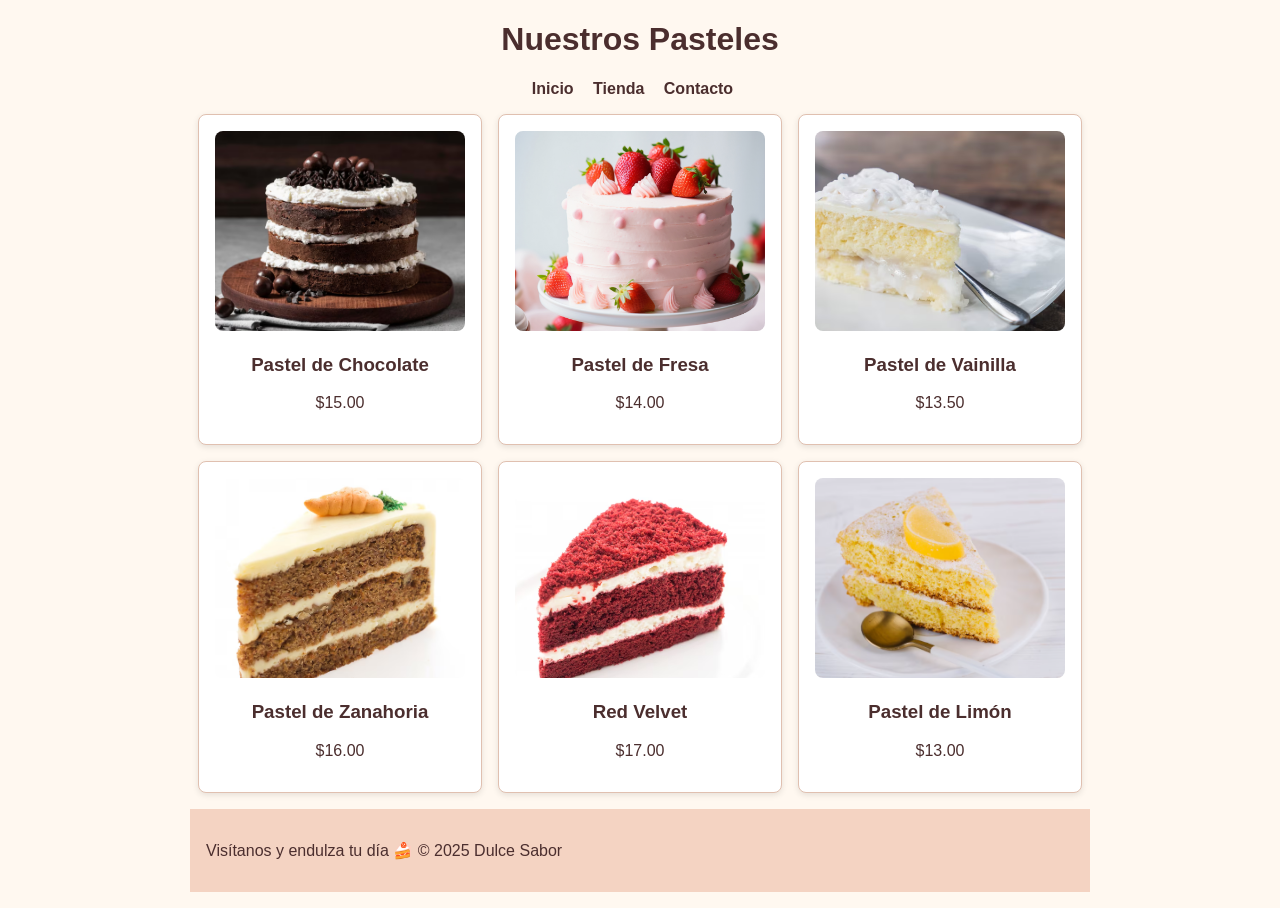
==== tienda.html @ d282bacd "Deber" ====
<!DOCTYPE html>
<html lang="es">
  <head>
    <meta charset="UTF-8" />
    <title>Tienda | Dulce Sabor</title>
    <link rel="stylesheet" href="css/estilos.css" />
  </head>
  <body>
    <div class="container">
      <header>
        <h1>Nuestros Pasteles</h1>
        <nav>
          <a href="index.html">Inicio</a>
          <a href="tienda.html">Tienda</a>
          <a href="contacto.html">Contacto</a>
        </nav>
      </header>

      <main>
        <section class="productos">
          <article>
            <img src="img/chocolate.png" alt="Pastel de Chocolate" />
            <h3>Pastel de Chocolate</h3>
            <p>$15.00</p>
          </article>
          <article>
            <img src="img/fresa.jpg" alt="Pastel de Fresa" />
            <h3>Pastel de Fresa</h3>
            <p>$14.00</p>
          </article>
          <article>
            <img src="img/vainilla.png" alt="Pastel de Vainilla" />
            <h3>Pastel de Vainilla</h3>
            <p>$13.50</p>
          </article>
          <article>
            <img src="img/zanahoria.png" alt="Pastel de Zanahoria" />
            <h3>Pastel de Zanahoria</h3>
            <p>$16.00</p>
          </article>
          <article>
            <img src="img/velvet.png" alt="Red Velvet" />
            <h3>Red Velvet</h3>
            <p>$17.00</p>
          </article>
          <article>
            <img src="img/limon.png" alt="Pastel de Limón" />
            <h3>Pastel de Limón</h3>
            <p>$13.00</p>
          </article>
        </section>
      </main>

      <footer>
        <p>Visítanos y endulza tu día 🍰 © 2025 Dulce Sabor</p>
      </footer>
    </div>
  </body>
</html>
---- css/estilos.css ----
/* estilos.css - Estilos base para Dulce Sabor */

body {
    background-color: #fff8f0;
    font-family: 'Segoe UI', Tahoma, Geneva, Verdana, sans-serif;
    margin: 0;
    padding: 0;
    color: #4b2e2e;
  }
  
  .container {
    width: 900px;
    margin: 0 auto;
  }
  header {
    text-align: center;
  }
  
  header nav {
    margin-top: 0.5em;
  }
  
   footer {
    background-color: #f4d3c2;
    padding: 1em;
    margin-bottom: 1em;
  }
  
  nav a {
    margin-right: 15px;
    text-decoration: none;
    color: #4b2e2e;
    font-weight: bold;
  }
  
  
  .imagen-portada {
    width: 100%;
    max-height: 300px;
    object-fit: cover;
    border-radius: 10px;
    margin-bottom: 1em;
  }
  
  
  .productos {
    display: flex;
    flex-wrap: wrap;
    gap: 1em;
    justify-content: center;
    padding: 1em 0;
  }
  
  .productos article {
    width: 250px; 
    border: 1px solid #e0c0b0;
    padding: 1em;
    background-color: #fff;
    text-align: center;
    box-shadow: 0 2px 6px rgba(0, 0, 0, 0.1);
    border-radius: 8px;
  }
  
  
  .productos img {
    width: 100%;
    height: 200px;
    object-fit: cover;
    border-radius: 8px;
  }
  
  form {
    max-width: 600px;
    margin: 0 auto;
    padding: 1.5em;
    background-color: #fff0e8;
    border-radius: 10px;
    box-shadow: 0 2px 8px rgba(0, 0, 0, 0.1);
    display: flex;
    flex-direction: column;
    gap: 1em;
  }
  
  form input,
  form select,
  form textarea,
  form button {
    padding: 0.5em;
    border: 1px solid #caa;
    border-radius: 5px;
    font-size: 1em;
    width: 100%;
    box-sizing: border-box;
  }
  
  form button {
    background-color: #d28a7c;
    color: white;
    border: none;
    cursor: pointer;
    transition: background-color 0.3s ease;
  }
  
  form button:hover {
    background-color: #bb7266;
  }
  
  form label {
    font-weight: bold;
    color: #4b2e2e;
  }
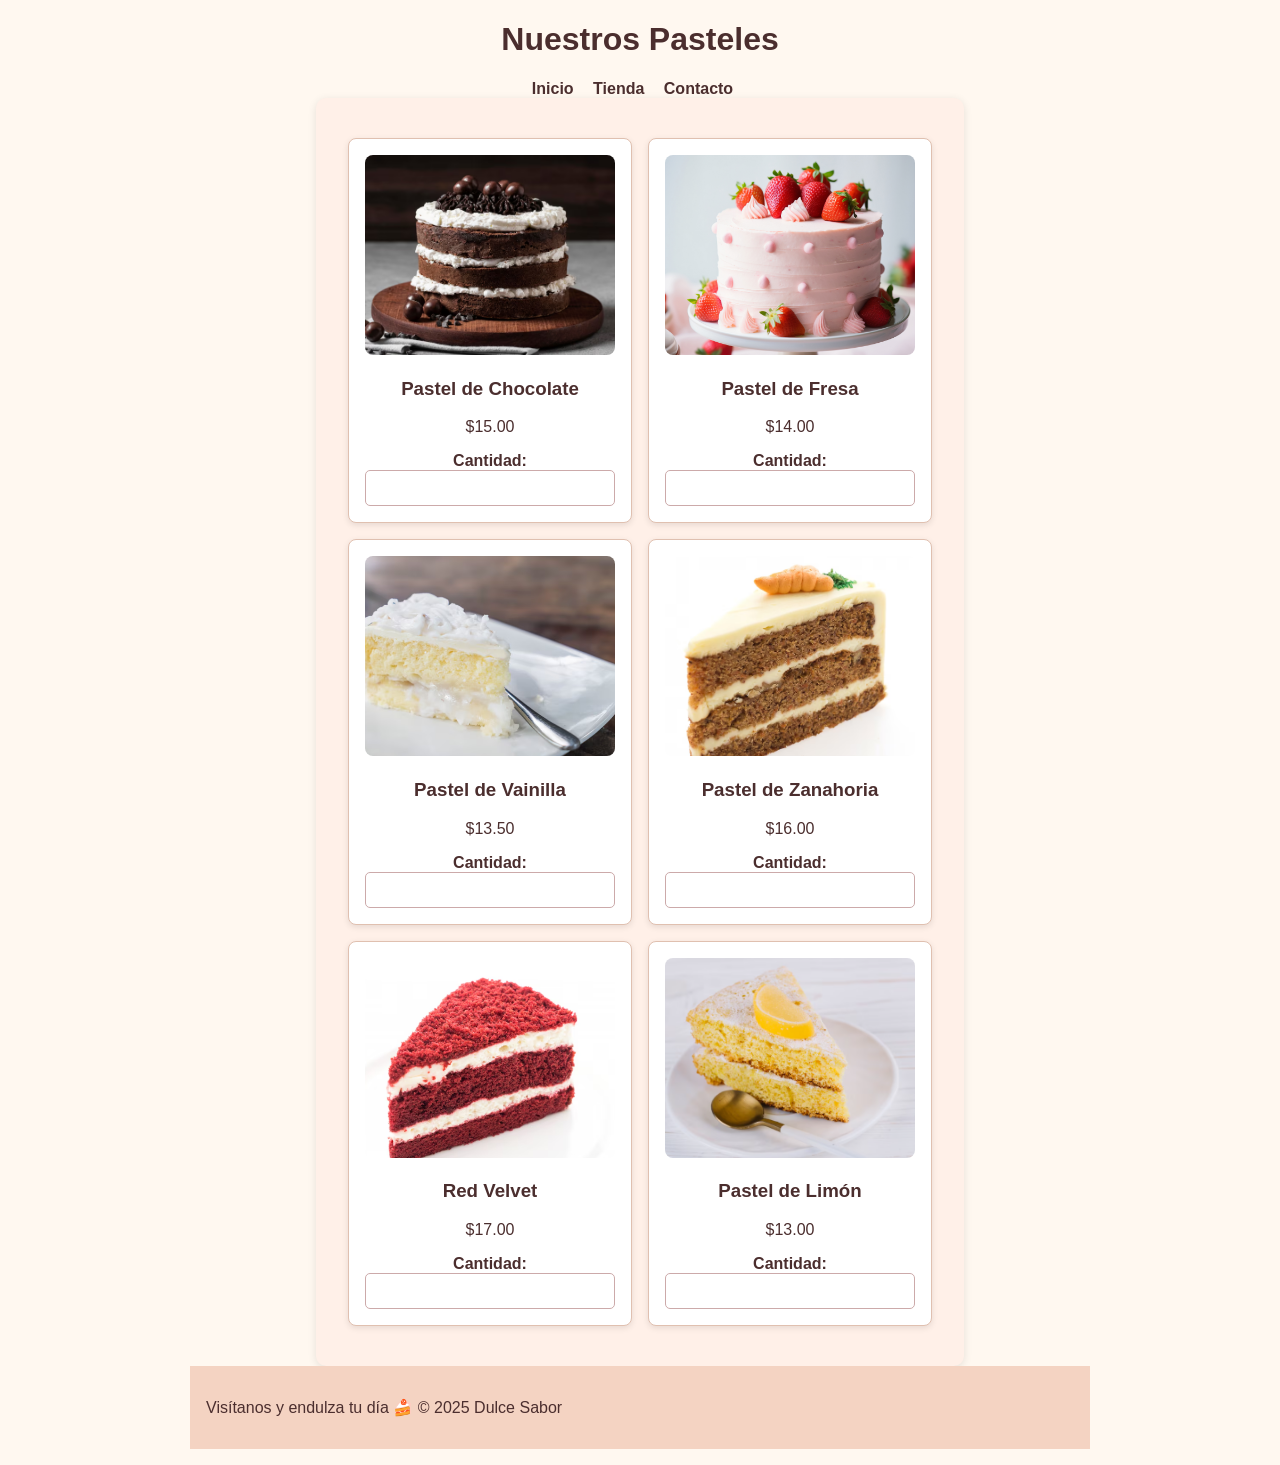
==== commit 4f084a8d: "agregar campos de cantidad por pastel con validación numérica" ====
--- a/tienda.html
+++ b/tienda.html
@@ -1,59 +1,110 @@
 <!DOCTYPE html>
 <html lang="es">
-  <head>
-    <meta charset="UTF-8" />
-    <title>Tienda | Dulce Sabor</title>
-    <link rel="stylesheet" href="css/estilos.css" />
-  </head>
-  <body>
-    <div class="container">
-      <header>
-        <h1>Nuestros Pasteles</h1>
-        <nav>
-          <a href="index.html">Inicio</a>
-          <a href="tienda.html">Tienda</a>
-          <a href="contacto.html">Contacto</a>
-        </nav>
-      </header>
+<head>
+  <meta charset="UTF-8" />
+  <title>Tienda | Dulce Sabor</title>
+  <link rel="stylesheet" href="css/estilos.css" />
+</head>
 
-      <main>
+<body>
+  <div class="container">
+    <header>
+      <h1>Nuestros Pasteles</h1>
+      <nav>
+        <a href="index.html">Inicio</a>
+        <a href="tienda.html">Tienda</a>
+        <a href="contacto.html">Contacto</a>
+      </nav>
+    </header>
+
+    <main>
+      <form id="form-pedidos">
         <section class="productos">
-          <article>
+          <article data-nombre="Pastel de Chocolate">
             <img src="img/chocolate.png" alt="Pastel de Chocolate" />
             <h3>Pastel de Chocolate</h3>
             <p>$15.00</p>
+            <label>Cantidad:
+              <input type="number" name="chocolate" min="0" />
+            </label>
+            <div class="error"></div>
           </article>
-          <article>
+
+          <article data-nombre="Pastel de Fresa">
             <img src="img/fresa.jpg" alt="Pastel de Fresa" />
             <h3>Pastel de Fresa</h3>
             <p>$14.00</p>
+            <label>Cantidad:
+              <input type="number" name="fresa" min="0" />
+            </label>
+            <div class="error"></div>
           </article>
-          <article>
+
+          <article data-nombre="Pastel de Vainilla">
             <img src="img/vainilla.png" alt="Pastel de Vainilla" />
             <h3>Pastel de Vainilla</h3>
             <p>$13.50</p>
+            <label>Cantidad:
+              <input type="number" name="vainilla" min="0" />
+            </label>
+            <div class="error"></div>
           </article>
-          <article>
+
+          <article data-nombre="Pastel de Zanahoria">
             <img src="img/zanahoria.png" alt="Pastel de Zanahoria" />
             <h3>Pastel de Zanahoria</h3>
             <p>$16.00</p>
+            <label>Cantidad:
+              <input type="number" name="zanahoria" min="0" />
+            </label>
+            <div class="error"></div>
           </article>
-          <article>
+
+          <article data-nombre="Red Velvet">
             <img src="img/velvet.png" alt="Red Velvet" />
             <h3>Red Velvet</h3>
             <p>$17.00</p>
+            <label>Cantidad:
+              <input type="number" name="velvet" min="0" />
+            </label>
+            <div class="error"></div>
           </article>
-          <article>
+
+          <article data-nombre="Pastel de Limón">
             <img src="img/limon.png" alt="Pastel de Limón" />
             <h3>Pastel de Limón</h3>
             <p>$13.00</p>
+            <label>Cantidad:
+              <input type="number" name="limon" min="0" />
+            </label>
+            <div class="error"></div>
           </article>
         </section>
-      </main>
+      </form>
+    </main>
 
-      <footer>
-        <p>Visítanos y endulza tu día 🍰 © 2025 Dulce Sabor</p>
-      </footer>
-    </div>
-  </body>
+    <footer>
+      <p>Visítanos y endulza tu día 🍰 © 2025 Dulce Sabor</p>
+    </footer>
+  </div>
+
+  <script>
+    // Validación en tiempo real si se quiere
+    document.querySelectorAll('input[type="number"]').forEach((input) => {
+      input.addEventListener('input', () => {
+        const valor = input.value.trim();
+        const errorDiv = input.closest('article').querySelector('.error');
+
+        errorDiv.textContent = '';
+
+        if (valor !== '') {
+          const numero = parseInt(valor, 10);
+          if (isNaN(numero) || numero < 0) {
+            errorDiv.textContent = 'Ingrese un número válido (0 o más)';
+          }
+        }
+      });
+    });
+  </script>
+</body>
 </html>
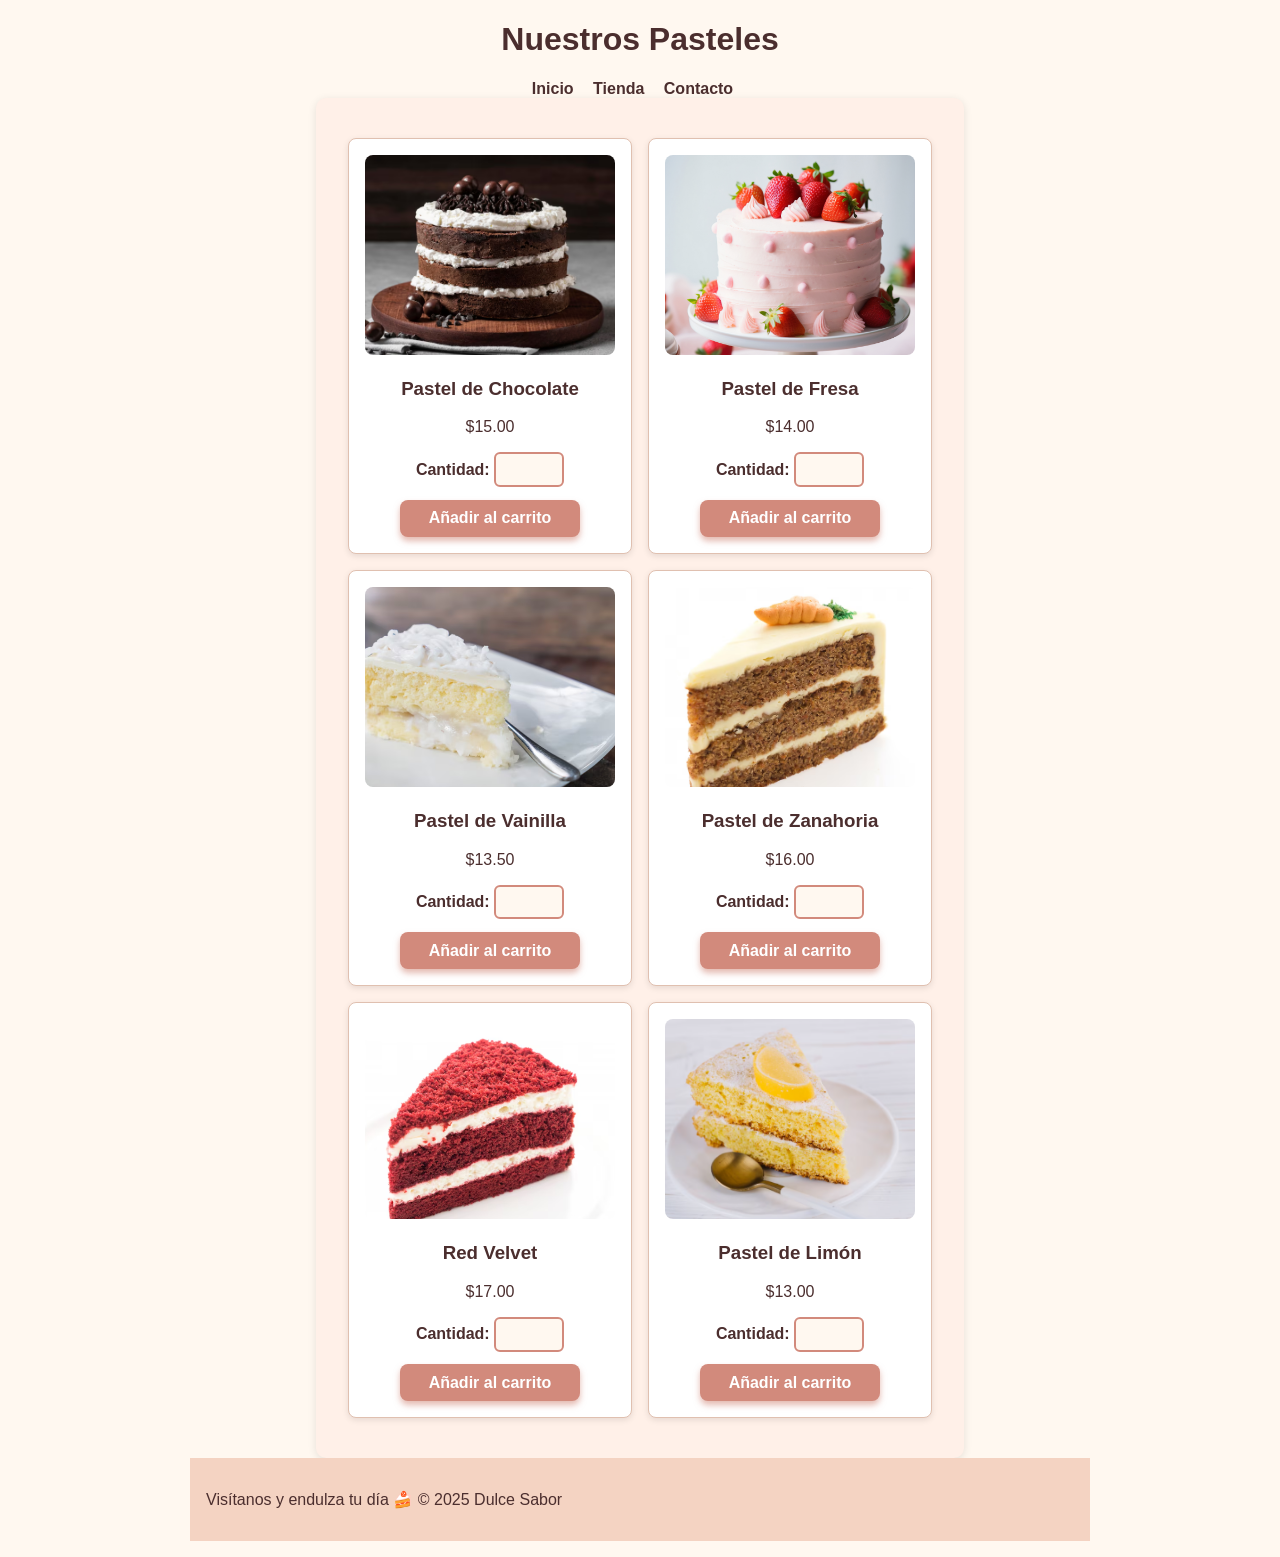
==== commit b6c088fd: "Botón "Agregar a carrito"" ====
--- a/tienda.html
+++ b/tienda.html
@@ -20,63 +20,69 @@
     <main>
       <form id="form-pedidos">
         <section class="productos">
-          <article data-nombre="Pastel de Chocolate">
+          <article data-nombre="Pastel de Chocolate" data-precio="15.00">
             <img src="img/chocolate.png" alt="Pastel de Chocolate" />
             <h3>Pastel de Chocolate</h3>
             <p>$15.00</p>
             <label>Cantidad:
               <input type="number" name="chocolate" min="0" />
             </label>
+            <button type="button" class="agregar-carrito">Añadir al carrito</button>
             <div class="error"></div>
           </article>
 
-          <article data-nombre="Pastel de Fresa">
+          <article data-nombre="Pastel de Fresa" data-precio="14.00">
             <img src="img/fresa.jpg" alt="Pastel de Fresa" />
             <h3>Pastel de Fresa</h3>
             <p>$14.00</p>
             <label>Cantidad:
               <input type="number" name="fresa" min="0" />
             </label>
+            <button type="button" class="agregar-carrito">Añadir al carrito</button>
             <div class="error"></div>
           </article>
 
-          <article data-nombre="Pastel de Vainilla">
+          <article data-nombre="Pastel de Vainilla" data-precio="13.50">
             <img src="img/vainilla.png" alt="Pastel de Vainilla" />
             <h3>Pastel de Vainilla</h3>
             <p>$13.50</p>
             <label>Cantidad:
               <input type="number" name="vainilla" min="0" />
             </label>
+            <button type="button" class="agregar-carrito">Añadir al carrito</button>
             <div class="error"></div>
           </article>
 
-          <article data-nombre="Pastel de Zanahoria">
+          <article data-nombre="Pastel de Zanahoria" data-precio="16.00">
             <img src="img/zanahoria.png" alt="Pastel de Zanahoria" />
             <h3>Pastel de Zanahoria</h3>
             <p>$16.00</p>
             <label>Cantidad:
               <input type="number" name="zanahoria" min="0" />
             </label>
+            <button type="button" class="agregar-carrito">Añadir al carrito</button>
             <div class="error"></div>
           </article>
 
-          <article data-nombre="Red Velvet">
+          <article data-nombre="Red Velvet" data-precio="17.00">
             <img src="img/velvet.png" alt="Red Velvet" />
             <h3>Red Velvet</h3>
             <p>$17.00</p>
             <label>Cantidad:
               <input type="number" name="velvet" min="0" />
             </label>
+            <button type="button" class="agregar-carrito">Añadir al carrito</button>
             <div class="error"></div>
           </article>
 
-          <article data-nombre="Pastel de Limón">
+          <article data-nombre="Pastel de Limón" data-precio="13.00">
             <img src="img/limon.png" alt="Pastel de Limón" />
             <h3>Pastel de Limón</h3>
             <p>$13.00</p>
             <label>Cantidad:
               <input type="number" name="limon" min="0" />
             </label>
+            <button type="button" class="agregar-carrito">Añadir al carrito</button>
             <div class="error"></div>
           </article>
         </section>
@@ -89,20 +95,42 @@
   </div>
 
   <script>
-    // Validación en tiempo real si se quiere
-    document.querySelectorAll('input[type="number"]').forEach((input) => {
-      input.addEventListener('input', () => {
-        const valor = input.value.trim();
-        const errorDiv = input.closest('article').querySelector('.error');
+    const carrito = {};
 
-        errorDiv.textContent = '';
+    function agregarAlCarrito(articulo) {
+      const nombre = articulo.dataset.nombre;
+      const precio = parseFloat(articulo.dataset.precio);
+      const input = articulo.querySelector('input[type="number"]');
+      const errorDiv = articulo.querySelector('.error');
+      const cantidad = input.value.trim();
 
-        if (valor !== '') {
-          const numero = parseInt(valor, 10);
-          if (isNaN(numero) || numero < 0) {
-            errorDiv.textContent = 'Ingrese un número válido (0 o más)';
-          }
-        }
+      errorDiv.textContent = '';
+
+      if (cantidad === '') {
+        errorDiv.textContent = 'Ingrese una cantidad';
+        return;
+      }
+
+      const numero = parseInt(cantidad, 10);
+      if (isNaN(numero) || numero <= 0) {
+        errorDiv.textContent = 'Debe ser un número mayor a 0';
+        return;
+      }
+
+      carrito[nombre] = {
+        cantidad: numero,
+        precio: precio,
+        subtotal: numero * precio
+      };
+
+      // Puedes usar console.log si deseas verificar el contenido
+      console.log('Carrito actual:', carrito);
+    }
+
+    document.querySelectorAll('.agregar-carrito').forEach((boton) => {
+      boton.addEventListener('click', () => {
+        const articulo = boton.closest('article');
+        agregarAlCarrito(articulo);
       });
     });
   </script>
--- a/css/estilos.css
+++ b/css/estilos.css
@@ -109,4 +109,56 @@
     font-weight: bold;
     color: #4b2e2e;
   }
-  +  /* Estilos para el input cantidad dentro de los artículos productos */
+.productos input[type="number"] {
+  width: 70px;
+  padding: 0.4em 0.6em;
+  font-size: 1em;
+  border: 2px solid #d28a7c;
+  border-radius: 6px;
+  text-align: center;
+  color: #4b2e2e;
+  background-color: #fff8f0;
+  transition: border-color 0.3s ease;
+  -moz-appearance: textfield; /* para que no muestre flechas en Firefox */
+}
+
+
+
+/* Cambiar borde al hacer foco */
+.productos input[type="number"]:focus {
+  border-color: #bb7266;
+  outline: none;
+  background-color: #fff0e8;
+}
+
+/* Botón Añadir al carrito */
+.productos button.agregar-carrito {
+  margin-top: 0.8em;
+  background-color: #d28a7c;
+  border: none;
+  border-radius: 8px;
+  color: white;
+  font-weight: 600;
+  padding: 0.6em 1.2em;
+  font-size: 1em;
+  cursor: pointer;
+  box-shadow: 0 4px 6px rgba(210, 138, 124, 0.6);
+  transition: background-color 0.3s ease, box-shadow 0.3s ease;
+  display: inline-block;
+  width: 100%;
+  max-width: 180px;
+}
+
+/* Hover del botón */
+.productos button.agregar-carrito:hover {
+  background-color: #bb7266;
+  box-shadow: 0 6px 12px rgba(187, 114, 102, 0.8);
+}
+
+/* Activar efecto "presionado" */
+.productos button.agregar-carrito:active {
+  background-color: #a15a51;
+  box-shadow: 0 2px 4px rgba(161, 90, 81, 0.8);
+  transform: translateY(2px);
+}
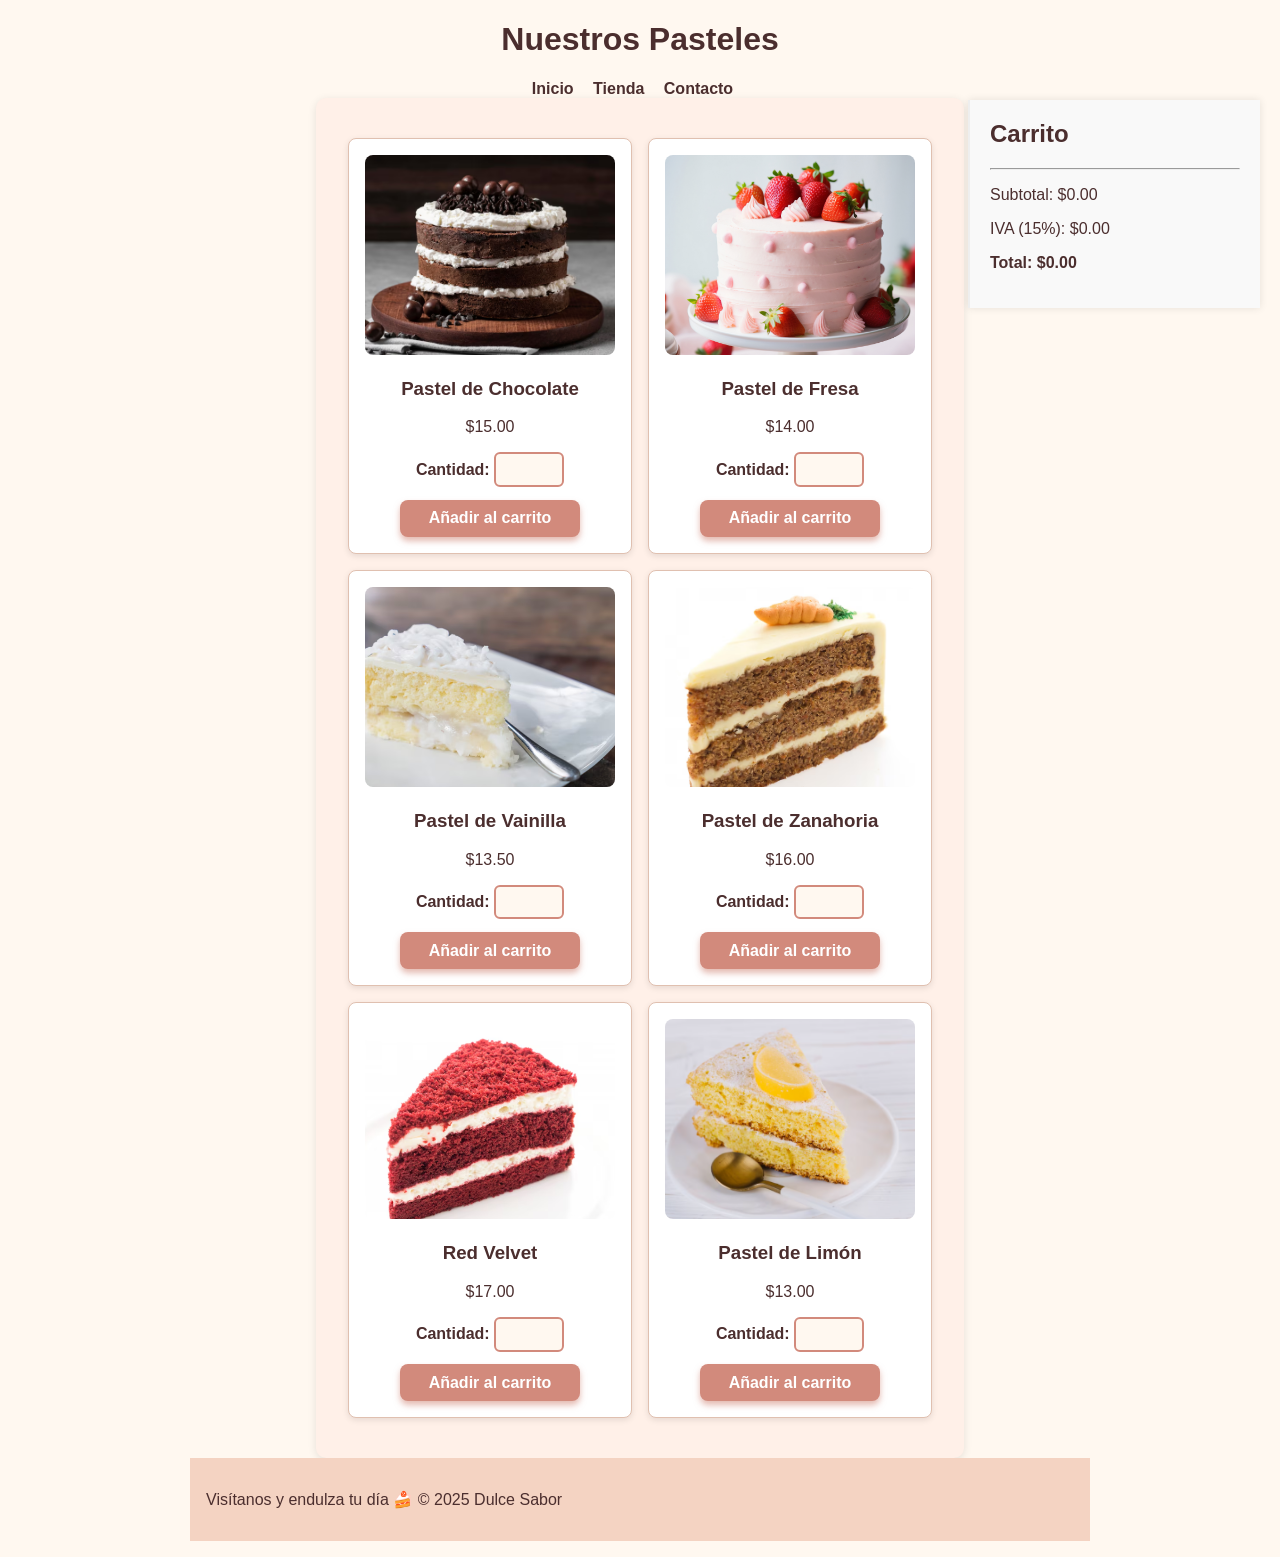
==== commit c8b0a05a: "AÑADIENDO PANEL" ====
--- a/tienda.html
+++ b/tienda.html
@@ -136,3 +136,12 @@
   </script>
 </body>
 </html>
+<!-- Panel lateral flotante del carrito -->
+<div class="carrito-panel">
+  <h2>Carrito</h2>
+  <div id="carrito-lista"></div>
+  <hr />
+  <p>Subtotal: $<span id="subtotal">0.00</span></p>
+  <p>IVA (15%): $<span id="iva">0.00</span></p>
+  <p><strong>Total: $<span id="total">0.00</span></strong></p>
+</div>
--- a/css/estilos.css
+++ b/css/estilos.css
@@ -162,3 +162,46 @@
   box-shadow: 0 2px 4px rgba(161, 90, 81, 0.8);
   transform: translateY(2px);
 }
+.popup-message {
+  background-color: #eaf4ea;
+  border: 2px solid #a8d5a8;
+  border-radius: 10px;
+  padding: 20px;
+  color: #2e6b2e;
+  box-shadow: 0 4px 10px rgba(0,0,0,0.1);
+  font-size: 1em;
+  text-align: center;
+}
+
+.popup-message button {
+  margin-top: 15px;
+  padding: 8px 16px;
+  background-color: #63a063;
+  color: white;
+  border: none;
+  border-radius: 6px;
+  cursor: pointer;
+}
+
+.popup-message button:hover {
+  background-color: #4e874e;
+}
+.carrito-panel {
+  position: fixed;
+  top: 100px;
+  right: 20px;
+  width: 250px;
+  background-color: #f9f9f9;
+  border-left: 2px solid #eee;
+  padding: 20px;
+  box-shadow: 0 0 8px rgba(0, 0, 0, 0.1);
+  z-index: 999;
+  max-height: 80vh;
+  overflow-y: auto;
+}
+.carrito-panel h2 {
+  margin-top: 0;
+}
+.carrito-item {
+  margin-bottom: 10px;
+}
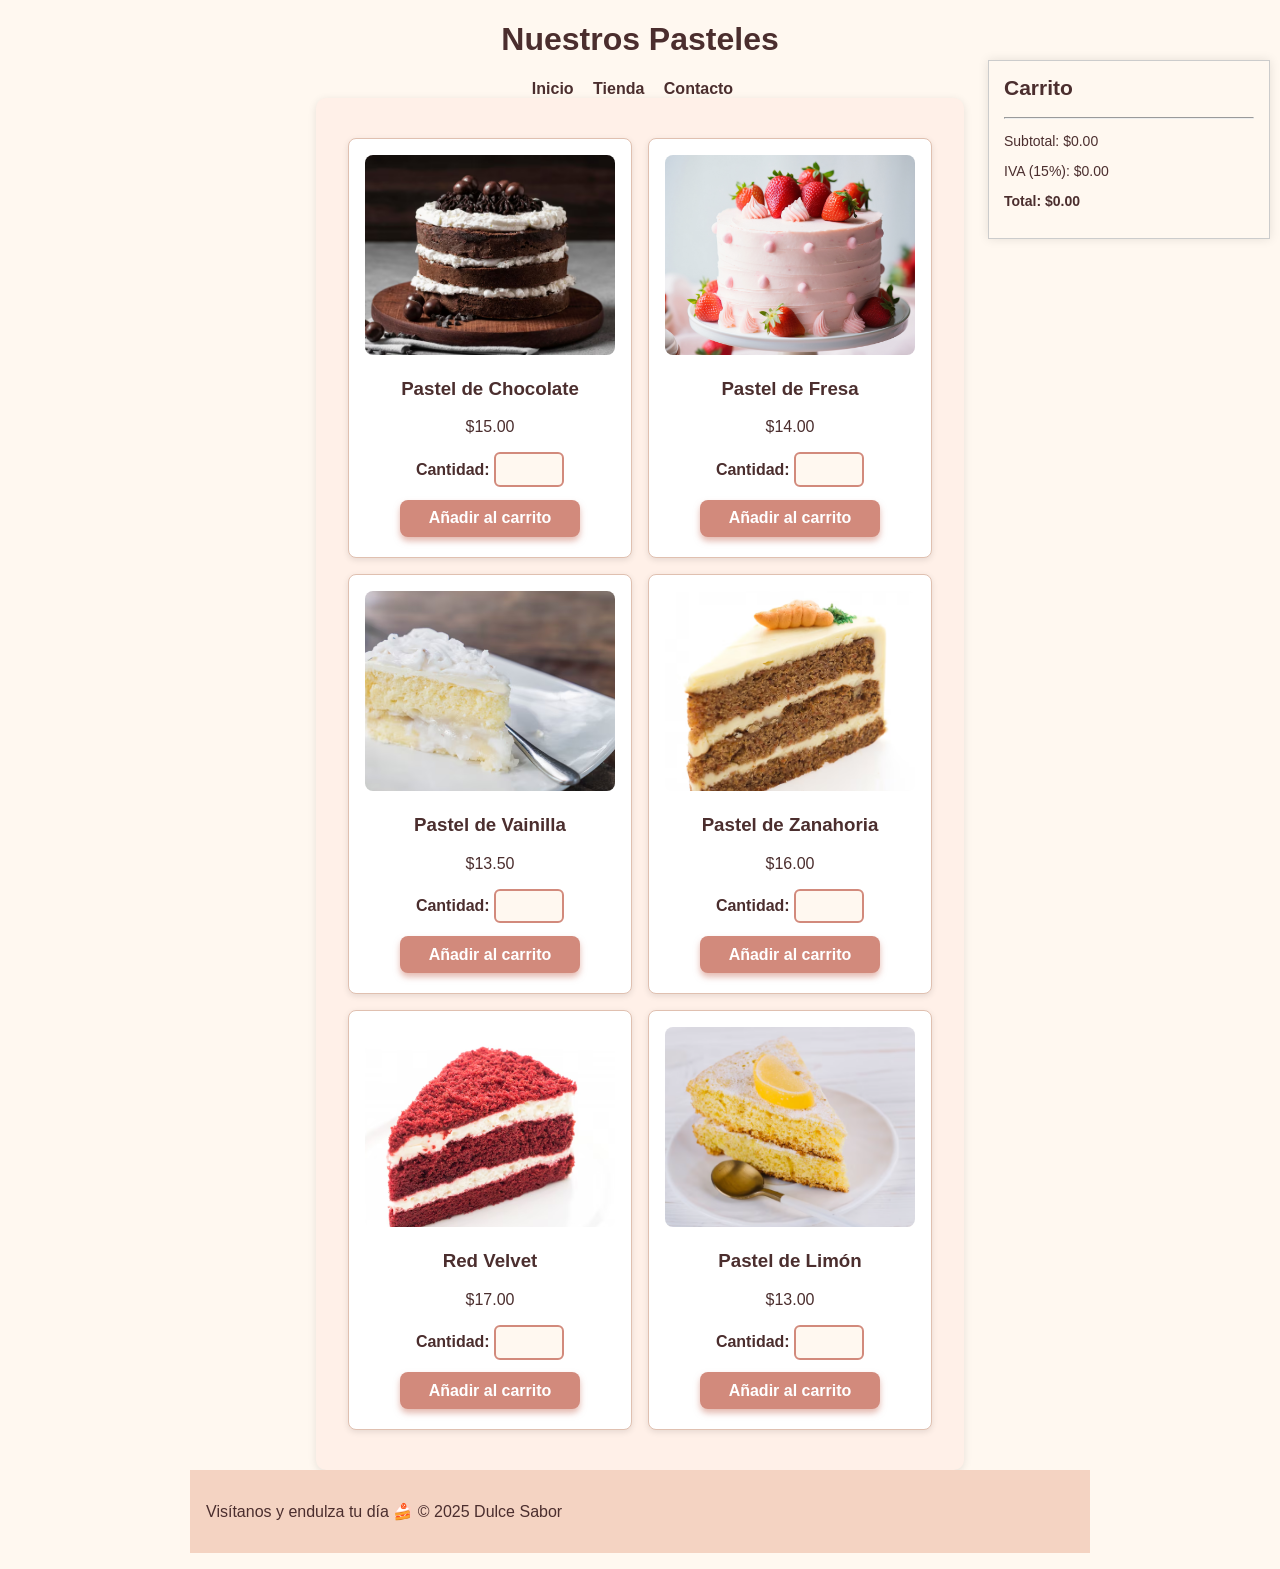
==== commit d95e8938: "BOTON DE AÑADIR PRODUCTO Y CALCULO DE PRECIO" ====
--- a/tienda.html
+++ b/tienda.html
@@ -4,6 +4,31 @@
   <meta charset="UTF-8" />
   <title>Tienda | Dulce Sabor</title>
   <link rel="stylesheet" href="css/estilos.css" />
+  <style>
+    /* Estilos básicos para que el carrito se vea en un panel lateral */
+    .carrito-panel {
+      position: fixed;
+      right: 10px;
+      top: 60px;
+      width: 250px;
+      background: #fff8f0;
+      border: 1px solid #ccc;
+      padding: 15px;
+      box-shadow: 0 0 10px rgba(0,0,0,0.1);
+      font-family: Arial, sans-serif;
+      font-size: 14px;
+      max-height: 80vh;
+      overflow-y: auto;
+    }
+    .carrito-item {
+      margin-bottom: 8px;
+    }
+    .error {
+      color: red;
+      font-size: 12px;
+      margin-top: 4px;
+    }
+  </style>
 </head>
 
 <body>
@@ -94,6 +119,16 @@
     </footer>
   </div>
 
+  <!-- Panel lateral flotante del carrito (dentro del body) -->
+  <div class="carrito-panel">
+    <h2>Carrito</h2>
+    <div id="carrito-lista"></div>
+    <hr />
+    <p>Subtotal: $<span id="subtotal">0.00</span></p>
+    <p>IVA (15%): $<span id="iva">0.00</span></p>
+    <p><strong>Total: $<span id="total">0.00</span></strong></p>
+  </div>
+
   <script>
     const carrito = {};
 
@@ -123,8 +158,36 @@
         subtotal: numero * precio
       };
 
-      // Puedes usar console.log si deseas verificar el contenido
+      actualizarCarritoVisual();
+
       console.log('Carrito actual:', carrito);
+    }
+
+    function actualizarCarritoVisual() {
+      const lista = document.getElementById('carrito-lista');
+      const subtotalSpan = document.getElementById('subtotal');
+      const ivaSpan = document.getElementById('iva');
+      const totalSpan = document.getElementById('total');
+
+      lista.innerHTML = '';
+      let subtotal = 0;
+
+      for (let nombre in carrito) {
+        const item = carrito[nombre];
+        const precioConIVA = (item.precio * 1.15).toFixed(2);
+        const div = document.createElement('div');
+        div.className = 'carrito-item';
+        div.textContent = `${nombre} x${item.cantidad} - $${precioConIVA} c/u`;
+        lista.appendChild(div);
+        subtotal += item.precio * item.cantidad;
+      }
+
+      const iva = subtotal * 0.15;
+      const total = subtotal + iva;
+
+      subtotalSpan.textContent = subtotal.toFixed(2);
+      ivaSpan.textContent = iva.toFixed(2);
+      totalSpan.textContent = total.toFixed(2);
     }
 
     document.querySelectorAll('.agregar-carrito').forEach((boton) => {
@@ -136,12 +199,3 @@
   </script>
 </body>
 </html>
-<!-- Panel lateral flotante del carrito -->
-<div class="carrito-panel">
-  <h2>Carrito</h2>
-  <div id="carrito-lista"></div>
-  <hr />
-  <p>Subtotal: $<span id="subtotal">0.00</span></p>
-  <p>IVA (15%): $<span id="iva">0.00</span></p>
-  <p><strong>Total: $<span id="total">0.00</span></strong></p>
-</div>
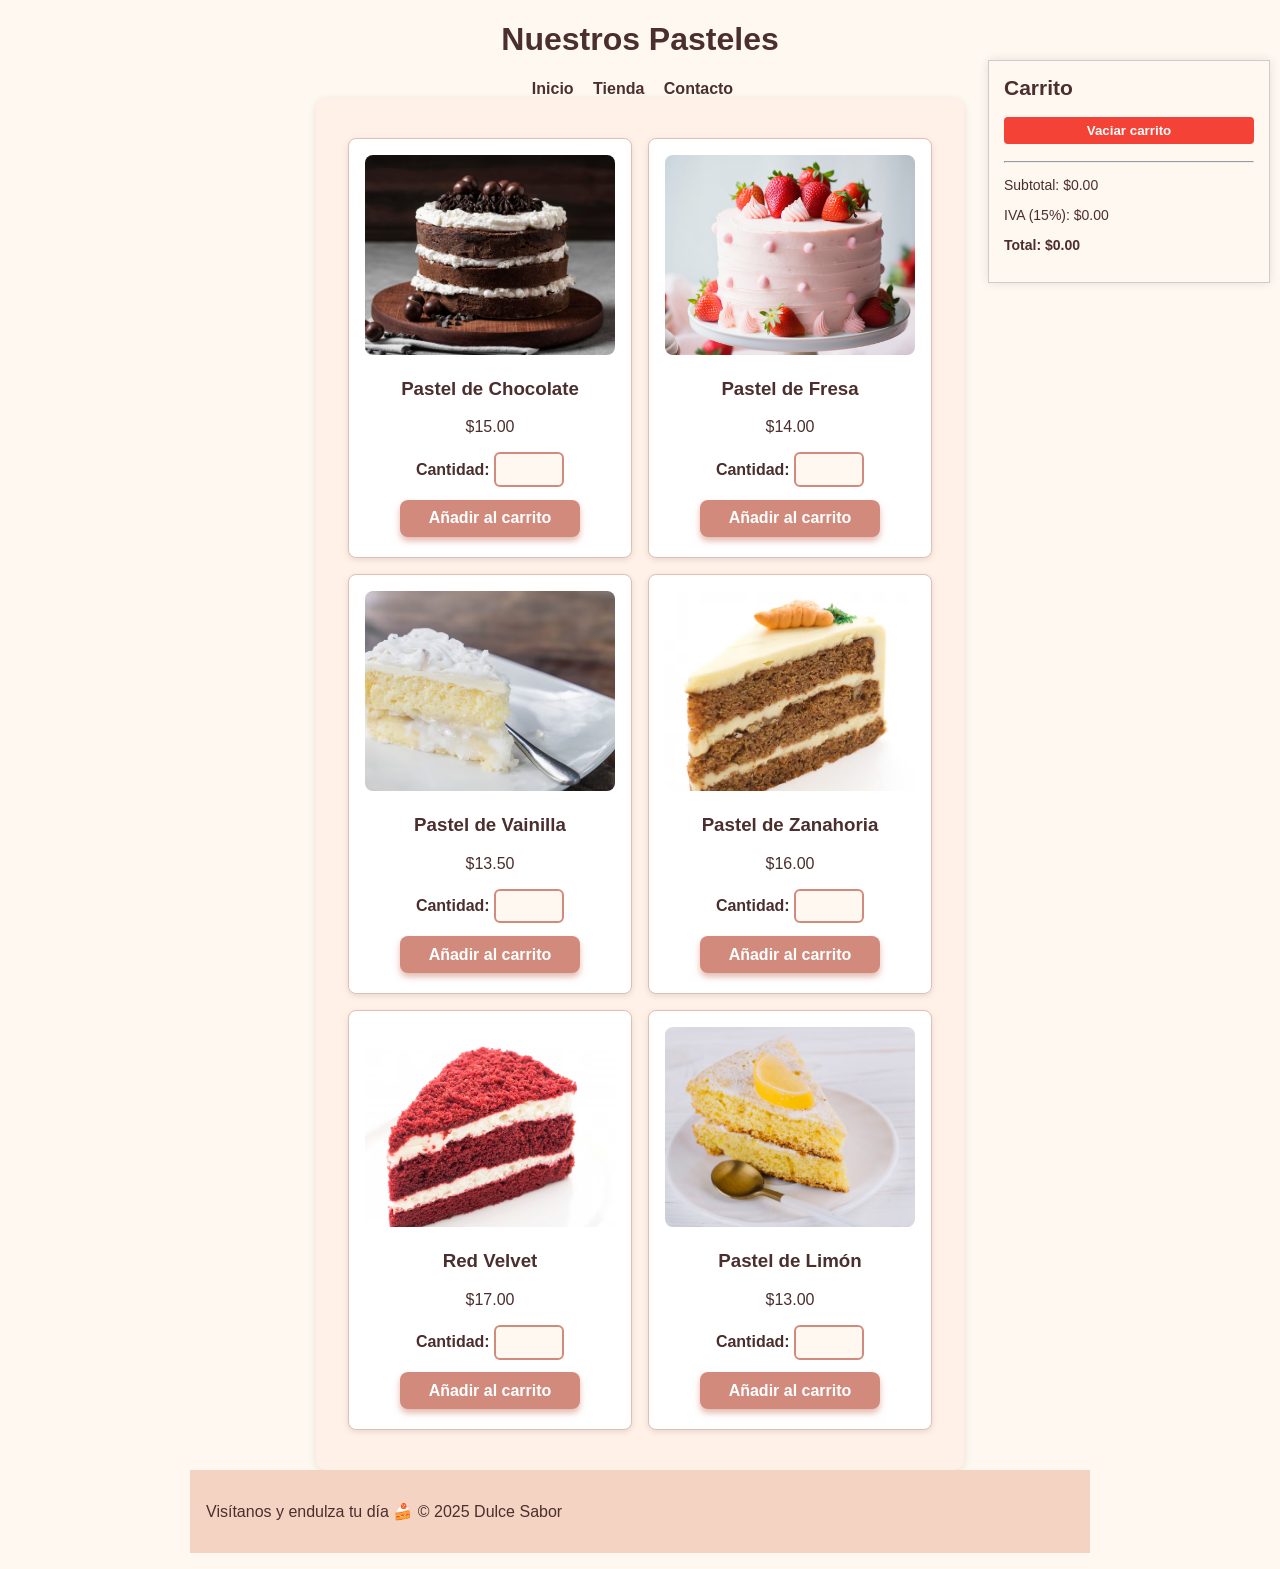
==== commit 82731481: "ELIMINAR TODO EL CARRITO" ====
--- a/tienda.html
+++ b/tienda.html
@@ -5,7 +5,6 @@
   <title>Tienda | Dulce Sabor</title>
   <link rel="stylesheet" href="css/estilos.css" />
   <style>
-    /* Estilos básicos para que el carrito se vea en un panel lateral */
     .carrito-panel {
       position: fixed;
       right: 10px;
@@ -22,11 +21,36 @@
     }
     .carrito-item {
       margin-bottom: 8px;
+      display: flex;
+      justify-content: space-between;
+      align-items: center;
+    }
+    .carrito-item button {
+      background: none;
+      border: none;
+      color: red;
+      cursor: pointer;
+      font-size: 16px;
     }
     .error {
       color: red;
       font-size: 12px;
       margin-top: 4px;
+    }
+    #vaciar-carrito {
+      background: #f44336;
+      color: #fff;
+      border: none;
+      padding: 6px 12px;
+      cursor: pointer;
+      margin-bottom: 10px;
+      width: 100%;
+      font-weight: bold;
+      border-radius: 4px;
+      transition: background-color 0.3s ease;
+    }
+    #vaciar-carrito:hover {
+      background: #d32f2f;
     }
   </style>
 </head>
@@ -45,6 +69,7 @@
     <main>
       <form id="form-pedidos">
         <section class="productos">
+          <!-- Lista de productos -->
           <article data-nombre="Pastel de Chocolate" data-precio="15.00">
             <img src="img/chocolate.png" alt="Pastel de Chocolate" />
             <h3>Pastel de Chocolate</h3>
@@ -119,9 +144,10 @@
     </footer>
   </div>
 
-  <!-- Panel lateral flotante del carrito (dentro del body) -->
+  <!-- Panel lateral flotante del carrito -->
   <div class="carrito-panel">
     <h2>Carrito</h2>
+    <button id="vaciar-carrito">Vaciar carrito</button>
     <div id="carrito-lista"></div>
     <hr />
     <p>Subtotal: $<span id="subtotal">0.00</span></p>
@@ -152,15 +178,18 @@
         return;
       }
 
-      carrito[nombre] = {
-        cantidad: numero,
-        precio: precio,
-        subtotal: numero * precio
-      };
+      if (carrito[nombre]) {
+        carrito[nombre].cantidad += numero;
+        carrito[nombre].subtotal = carrito[nombre].cantidad * precio;
+      } else {
+        carrito[nombre] = {
+          cantidad: numero,
+          precio: precio,
+          subtotal: numero * precio
+        };
+      }
 
       actualizarCarritoVisual();
-
-      console.log('Carrito actual:', carrito);
     }
 
     function actualizarCarritoVisual() {
@@ -177,7 +206,10 @@
         const precioConIVA = (item.precio * 1.15).toFixed(2);
         const div = document.createElement('div');
         div.className = 'carrito-item';
-        div.textContent = `${nombre} x${item.cantidad} - $${precioConIVA} c/u`;
+        div.innerHTML = `
+          <span>${nombre} x${item.cantidad} - $${precioConIVA} c/u</span>
+          <button onclick="eliminarItem('${nombre}')">❌</button>
+        `;
         lista.appendChild(div);
         subtotal += item.precio * item.cantidad;
       }
@@ -188,6 +220,18 @@
       subtotalSpan.textContent = subtotal.toFixed(2);
       ivaSpan.textContent = iva.toFixed(2);
       totalSpan.textContent = total.toFixed(2);
+    }
+
+    function eliminarItem(nombre) {
+      delete carrito[nombre];
+      actualizarCarritoVisual();
+    }
+
+    function vaciarCarrito() {
+      for (let key in carrito) {
+        delete carrito[key];
+      }
+      actualizarCarritoVisual();
     }
 
     document.querySelectorAll('.agregar-carrito').forEach((boton) => {
@@ -196,6 +240,8 @@
         agregarAlCarrito(articulo);
       });
     });
+
+    document.getElementById('vaciar-carrito').addEventListener('click', vaciarCarrito);
   </script>
 </body>
 </html>
